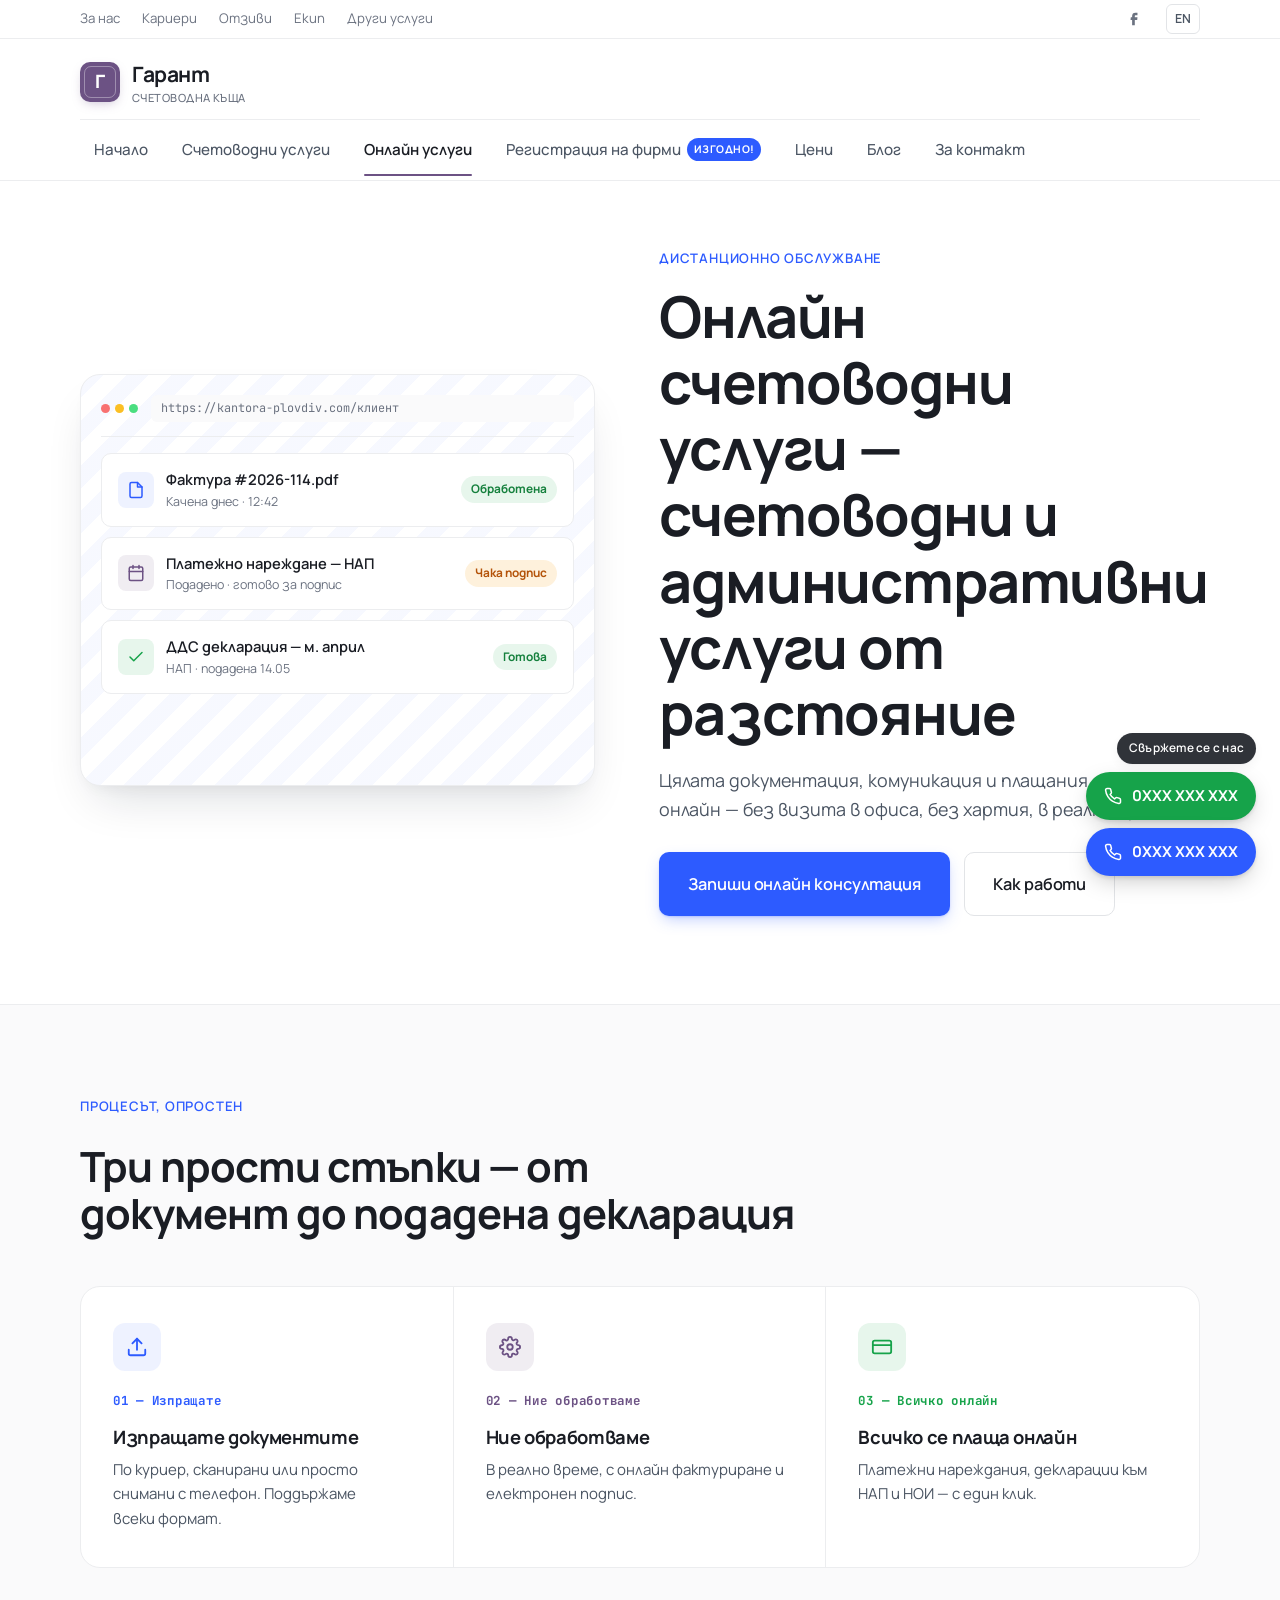
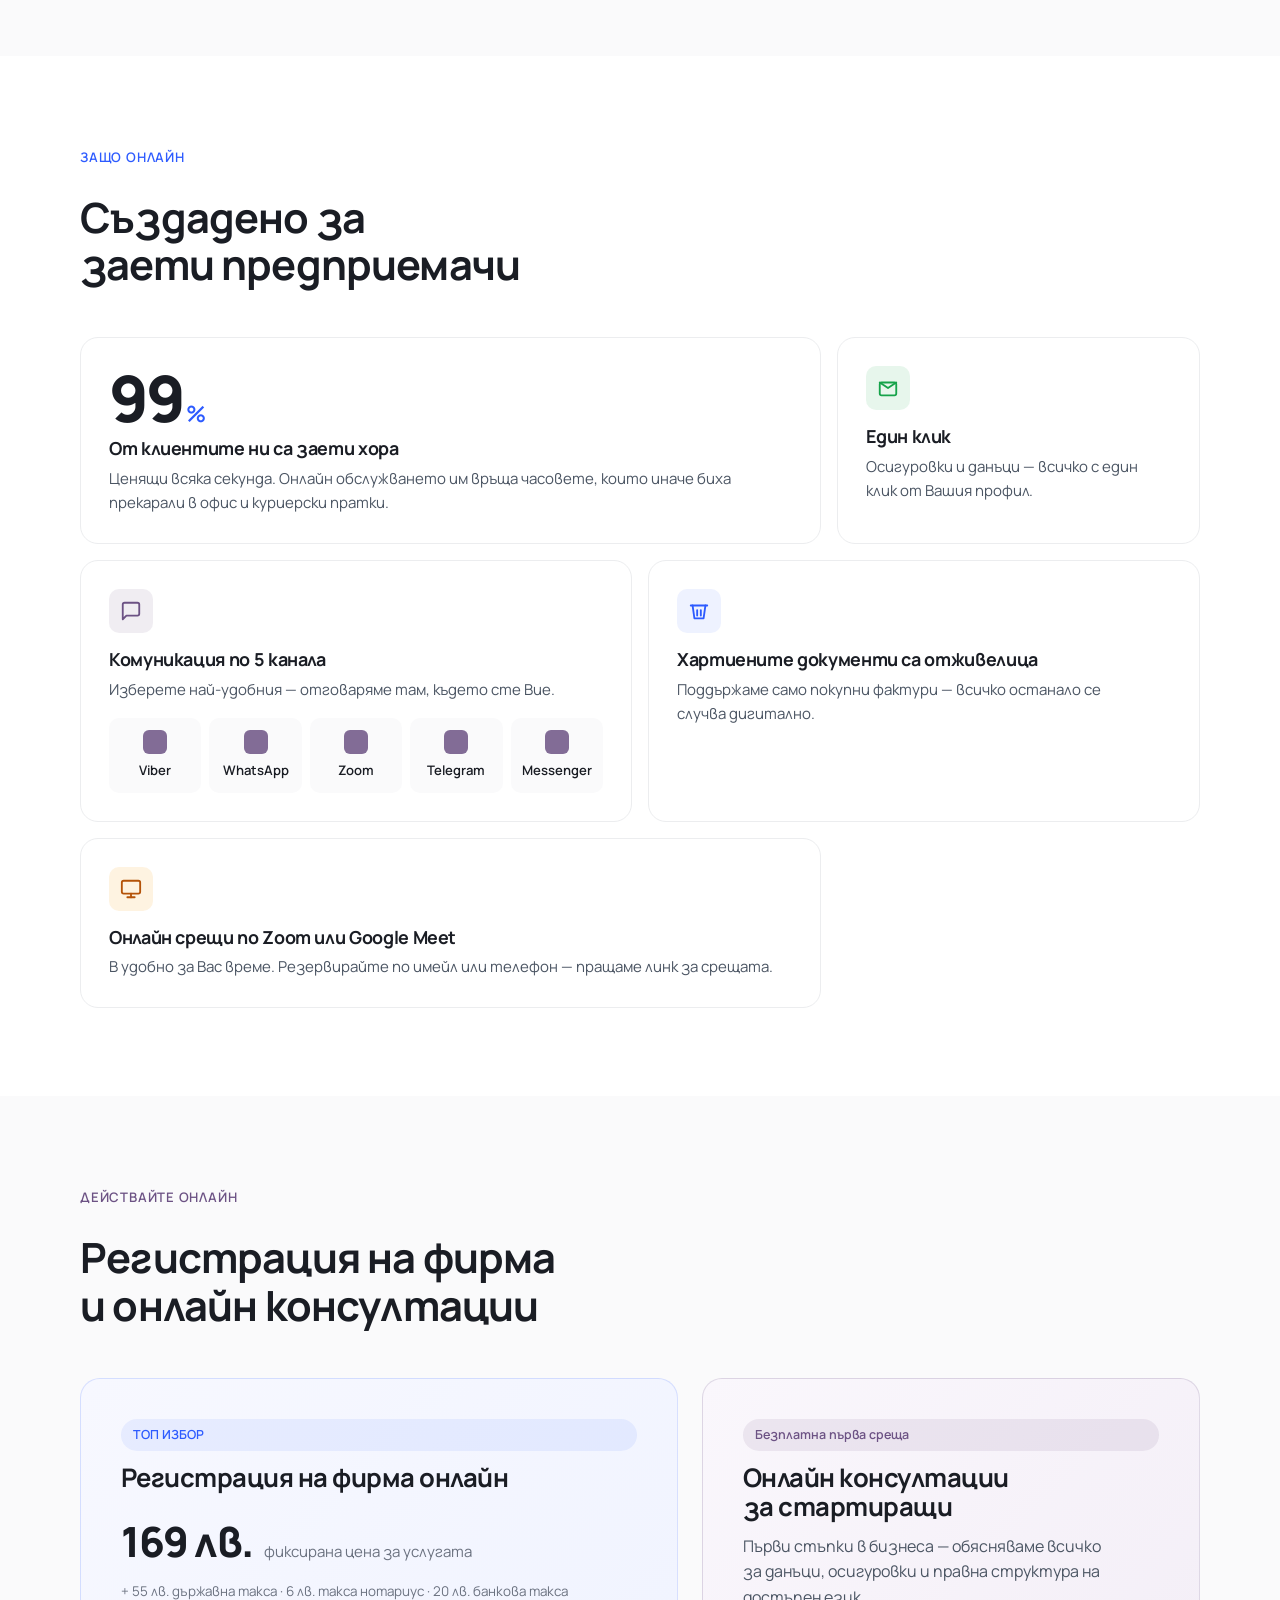
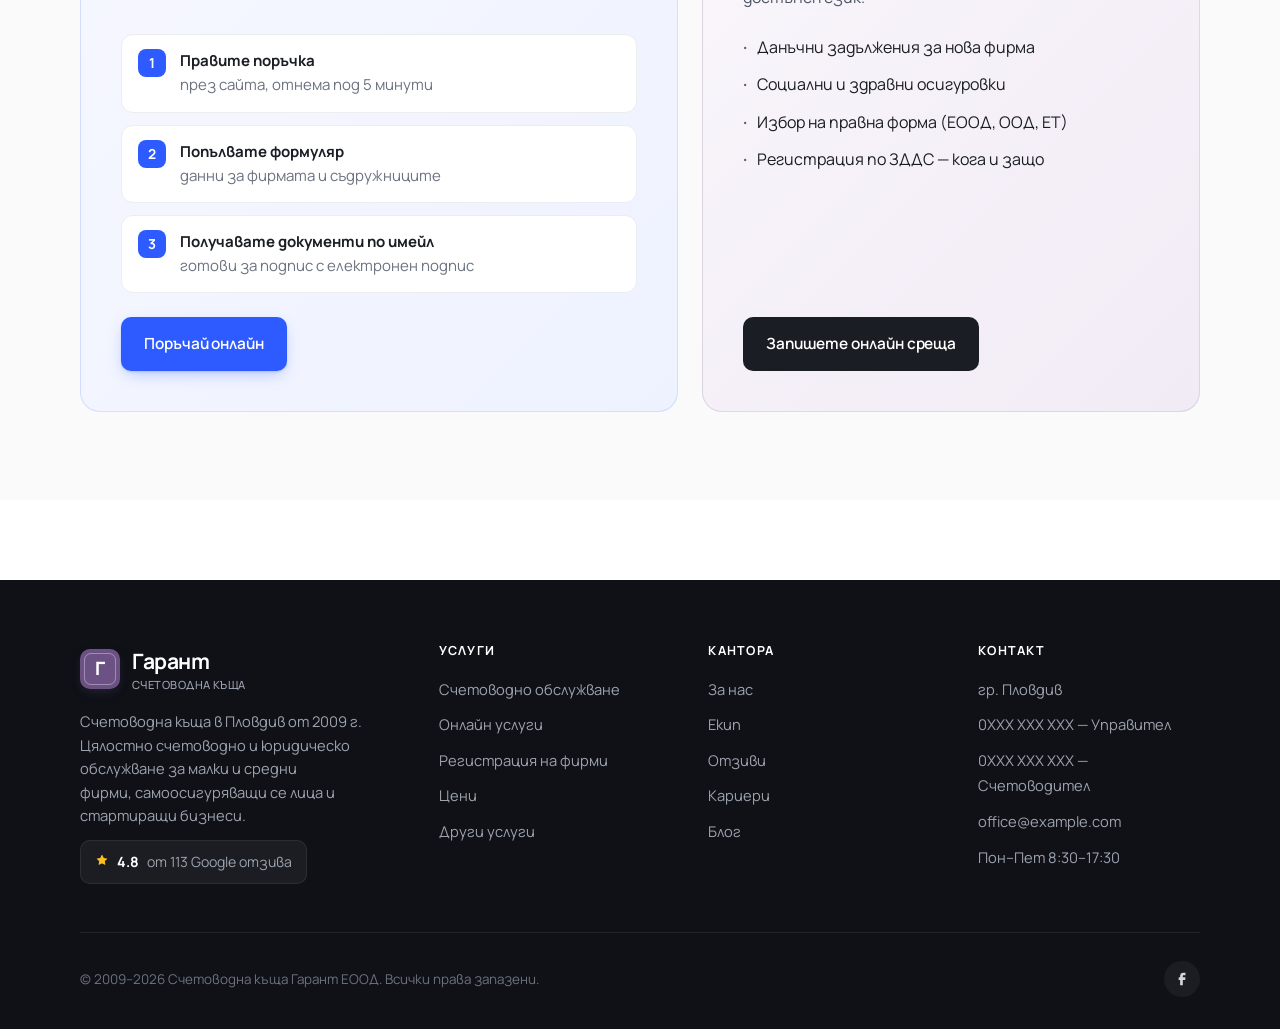
==== online-services.html @ 2359cbca "Remove location and phone from header top bar Co-Authored-By: Claude Sonnet 4.6 <noreply@anthropic.c" ====
<!DOCTYPE html>
<html lang="bg">
<head>
<meta charset="UTF-8" />
<meta name="viewport" content="width=device-width, initial-scale=1" />
<title>Онлайн счетоводни услуги — Счетоводна къща Гарант</title>
<meta name="description" content="Счетоводство и административни услуги от разстояние — електронно фактуриране, онлайн банкиране, Viber/WhatsApp/Zoom/Telegram/Messenger. Регистрация на фирма онлайн от 169 лв." />
<link rel="preconnect" href="https://fonts.googleapis.com" />
<link rel="preconnect" href="https://fonts.gstatic.com" crossorigin />
<link href="https://fonts.googleapis.com/css2?family=Manrope:wght@400;500;600;700;800&family=JetBrains+Mono:wght@400;500&display=swap&subset=cyrillic,cyrillic-ext,latin" rel="stylesheet" />
<link rel="stylesheet" href="styles.css" />
<style>
  /* ---- Online hero (image-left, copy-right) ---- */
  .online-hero {
    padding: 64px 0 88px;
    border-bottom: 1px solid var(--border);
  }
  .online-hero-grid {
    display: grid;
    grid-template-columns: minmax(0, 1fr) minmax(0, 1.05fr);
    gap: 64px;
    align-items: center;
  }
  @media (max-width: 960px) { .online-hero-grid { grid-template-columns: 1fr; gap: 40px; } }
  .online-hero h1 { margin-bottom: 20px; }
  .online-hero .lead { margin-bottom: 28px; }
  .laptop-mock {
    aspect-ratio: 5 / 4;
    background:
      repeating-linear-gradient(135deg, rgba(45,91,255,0.04) 0 16px, transparent 16px 32px),
      #fff;
    border: 1px solid var(--border);
    border-radius: 20px;
    padding: 20px;
    position: relative;
    box-shadow: var(--shadow-lg);
    display: flex; flex-direction: column;
  }
  .laptop-mock .browser-bar {
    display: flex; gap: 5px; align-items: center;
    padding-bottom: 14px;
    border-bottom: 1px solid var(--border);
    margin-bottom: 16px;
  }
  .laptop-mock .browser-bar i { width: 9px; height: 9px; border-radius: 50%; background: #e5e7eb; }
  .laptop-mock .browser-bar i:nth-child(1) { background: #f87171; }
  .laptop-mock .browser-bar i:nth-child(2) { background: #fbbf24; }
  .laptop-mock .browser-bar i:nth-child(3) { background: #4ade80; }
  .laptop-mock .url {
    flex: 1;
    margin-left: 8px;
    background: var(--bg-alt);
    border-radius: 6px;
    padding: 4px 10px;
    font-family: "JetBrains Mono", monospace;
    font-size: 0.74rem;
    color: var(--text-3);
  }
  .doc-row {
    display: flex; align-items: center; gap: 12px;
    padding: 14px 16px;
    border: 1px solid var(--border);
    border-radius: 10px;
    margin-bottom: 10px;
    background: #fff;
  }
  .doc-row .doc-icon {
    width: 36px; height: 36px;
    border-radius: 8px;
    background: var(--accent-soft);
    color: var(--accent);
    display: inline-flex; align-items: center; justify-content: center;
  }
  .doc-row .doc-icon.brand { background: var(--brand-soft); color: var(--brand); }
  .doc-row .doc-icon.green { background: rgba(22,163,74,0.1); color: var(--green); }
  .doc-row .meta { flex: 1; }
  .doc-row .meta .name { font-weight: 600; font-size: 0.92rem; }
  .doc-row .meta .sub { font-size: 0.78rem; color: var(--text-3); }
  .doc-row .status {
    font-size: 0.74rem; font-weight: 700;
    padding: 4px 10px;
    border-radius: 999px;
    background: rgba(22, 163, 74, 0.1);
    color: #15803d;
  }
  .doc-row .status.pending { background: rgba(245, 158, 11, 0.14); color: #b45309; }

  /* ---- How it works steps ---- */
  .steps {
    display: grid;
    grid-template-columns: repeat(3, 1fr);
    gap: 0;
    position: relative;
    border: 1px solid var(--border);
    border-radius: 20px;
    overflow: hidden;
    background: #fff;
  }
  @media (max-width: 800px) { .steps { grid-template-columns: 1fr; } }
  .step {
    padding: 36px 32px;
    border-right: 1px solid var(--border);
    position: relative;
  }
  .step:last-child { border-right: none; }
  @media (max-width: 800px) {
    .step { border-right: none; border-bottom: 1px solid var(--border); }
    .step:last-child { border-bottom: none; }
  }
  .step .num {
    font-family: "JetBrains Mono", monospace;
    font-size: 0.78rem;
    font-weight: 700;
    color: var(--accent);
    letter-spacing: 0.06em;
    margin-bottom: 16px;
  }
  .step h3 { font-size: 1.15rem; margin-bottom: 10px; }
  .step p { font-size: 0.94rem; }
  .step .step-icon {
    width: 48px; height: 48px;
    border-radius: 12px;
    background: var(--accent-soft);
    color: var(--accent);
    display: inline-flex; align-items: center; justify-content: center;
    margin-bottom: 20px;
  }

  /* ---- Feature cards (mosaic) ---- */
  .mosaic {
    display: grid;
    grid-template-columns: repeat(6, 1fr);
    gap: 16px;
  }
  .mosaic > div {
    background: #fff;
    border: 1px solid var(--border);
    border-radius: 18px;
    padding: 28px;
    transition: transform 0.2s ease, box-shadow 0.25s ease;
  }
  .mosaic > div:hover { transform: translateY(-3px); box-shadow: var(--shadow-lg); }
  .mosaic .m-wide { grid-column: span 4; }
  .mosaic .m-mid { grid-column: span 2; }
  .mosaic .m-half { grid-column: span 3; }
  @media (max-width: 900px) {
    .mosaic { grid-template-columns: 1fr; }
    .mosaic > div { grid-column: span 1 !important; }
  }
  .mosaic .icon-bubble {
    width: 44px; height: 44px;
    border-radius: 10px;
    background: var(--accent-soft);
    color: var(--accent);
    display: inline-flex; align-items: center; justify-content: center;
    margin-bottom: 16px;
  }
  .mosaic h3 { font-size: 1.12rem; margin-bottom: 8px; }
  .mosaic p { font-size: 0.94rem; }
  .mosaic .big-stat {
    font-size: 4rem; font-weight: 800; letter-spacing: -0.04em;
    color: var(--text);
    line-height: 1;
    margin-bottom: 8px;
  }
  .mosaic .big-stat small { font-size: 1.4rem; font-weight: 600; color: var(--accent); margin-left: 2px; }
  .channel-grid {
    display: grid;
    grid-template-columns: repeat(5, 1fr);
    gap: 8px;
    margin-top: 16px;
  }
  @media (max-width: 600px) { .channel-grid { grid-template-columns: repeat(3, 1fr); } }
  .channel-grid .ch {
    padding: 12px 8px;
    background: var(--bg-alt);
    border-radius: 10px;
    text-align: center;
    font-size: 0.82rem;
    font-weight: 600;
    color: var(--text);
  }
  .channel-grid .ch::before {
    content: "";
    display: block;
    width: 24px; height: 24px;
    margin: 0 auto 6px;
    border-radius: 6px;
    background: var(--brand);
    opacity: 0.85;
  }

  /* ---- Reg + consult panels ---- */
  .panels {
    display: grid;
    grid-template-columns: 1.2fr 1fr;
    gap: 24px;
  }
  @media (max-width: 900px) { .panels { grid-template-columns: 1fr; } }
  .panel {
    border-radius: 20px;
    padding: 40px;
    border: 1px solid var(--border);
    background: #fff;
    display: flex; flex-direction: column;
  }
  .panel.accent {
    background: linear-gradient(135deg, #f7f8ff 0%, #eef2ff 100%);
    border-color: rgba(45,91,255,0.15);
  }
  .panel.brand {
    background: linear-gradient(135deg, #faf7fc 0%, #f1ebf5 100%);
    border-color: rgba(108,82,132,0.18);
  }
  .panel .price-line {
    display: flex; align-items: baseline; gap: 12px;
    margin: 16px 0 6px;
  }
  .panel .price-line .price { font-size: 2.6rem; font-weight: 800; color: var(--text); letter-spacing: -0.03em; }
  .panel .price-line .unit { color: var(--text-3); font-size: 0.94rem; }
  .panel .small-cost { font-size: 0.84rem; color: var(--text-3); margin-bottom: 24px; }
  .panel ol.flow {
    list-style: none;
    counter-reset: f;
    display: flex; flex-direction: column; gap: 12px;
    margin: 8px 0 24px;
  }
  .panel ol.flow li {
    counter-increment: f;
    display: flex; gap: 14px; align-items: flex-start;
    padding: 14px 16px;
    background: #fff;
    border: 1px solid var(--border);
    border-radius: 12px;
    font-size: 0.94rem;
  }
  .panel ol.flow li::before {
    content: counter(f);
    flex: 0 0 28px;
    width: 28px; height: 28px;
    border-radius: 8px;
    background: var(--accent);
    color: #fff;
    font-weight: 700;
    display: inline-flex; align-items: center; justify-content: center;
    font-size: 0.86rem;
  }
  .panel.brand ol.flow li::before { background: var(--brand); }
  .panel .btn { margin-top: auto; align-self: flex-start; }
</style>
</head>
<body>

<div id="siteHeaderSlot"></div>

<main>
<!-- ========== HERO ========== -->
<section class="online-hero" data-screen-label="01 Online hero">
  <div class="container">
    <div class="online-hero-grid">
      <div class="reveal">
        <span class="laptop-mock" aria-hidden="true" style="display: block;">
          <div class="browser-bar">
            <i></i><i></i><i></i>
            <span class="url">https://kantora-plovdiv.com/клиент</span>
          </div>
          <div class="doc-row">
            <span class="doc-icon">
              <svg xmlns="http://www.w3.org/2000/svg" width="18" height="18" viewBox="0 0 24 24" fill="none" stroke="currentColor" stroke-width="2" stroke-linecap="round" stroke-linejoin="round"><path d="M14 2H6a2 2 0 0 0-2 2v16a2 2 0 0 0 2 2h12a2 2 0 0 0 2-2V8z"/><polyline points="14 2 14 8 20 8"/></svg>
            </span>
            <div class="meta">
              <div class="name">Фактура #2026-114.pdf</div>
              <div class="sub">Качена днес · 12:42</div>
            </div>
            <span class="status">Обработена</span>
          </div>
          <div class="doc-row">
            <span class="doc-icon brand">
              <svg xmlns="http://www.w3.org/2000/svg" width="18" height="18" viewBox="0 0 24 24" fill="none" stroke="currentColor" stroke-width="2" stroke-linecap="round" stroke-linejoin="round"><rect x="3" y="4" width="18" height="18" rx="2"/><path d="M16 2v4M8 2v4M3 10h18"/></svg>
            </span>
            <div class="meta">
              <div class="name">Платежно нареждане — НАП</div>
              <div class="sub">Подадено · готово за подпис</div>
            </div>
            <span class="status pending">Чака подпис</span>
          </div>
          <div class="doc-row">
            <span class="doc-icon green">
              <svg xmlns="http://www.w3.org/2000/svg" width="18" height="18" viewBox="0 0 24 24" fill="none" stroke="currentColor" stroke-width="2" stroke-linecap="round" stroke-linejoin="round"><path d="M20 6 9 17l-5-5"/></svg>
            </span>
            <div class="meta">
              <div class="name">ДДС декларация — м. април</div>
              <div class="sub">НАП · подадена 14.05</div>
            </div>
            <span class="status">Готова</span>
          </div>
        </span>
      </div>
      <div class="reveal" data-delay="100">
        <span class="eyebrow">Дистанционно обслужване</span>
        <h1 class="mt-12">Онлайн счетоводни услуги — счетоводни и административни услуги от разстояние</h1>
        <p class="lead">Цялата документация, комуникация и плащания се случват онлайн — без визита в офиса, без хартия, в реално време.</p>
        <div style="display:flex; gap: 14px; flex-wrap: wrap;">
          <a href="contact.html" class="btn btn-primary btn-lg">Запиши онлайн консултация</a>
          <a href="#how" class="btn btn-ghost btn-lg">Как работи</a>
        </div>
      </div>
    </div>
  </div>
</section>

<!-- ========== HOW IT WORKS ========== -->
<section id="how" class="section-alt" data-screen-label="02 How it works">
  <div class="container">
    <div class="section-head">
      <span class="eyebrow">Процесът, опростен</span>
      <h2 class="mt-12">Три прости стъпки — от документ до подадена декларация</h2>
    </div>
    <div class="steps reveal">
      <div class="step">
        <div class="step-icon">
          <svg xmlns="http://www.w3.org/2000/svg" width="22" height="22" viewBox="0 0 24 24" fill="none" stroke="currentColor" stroke-width="2" stroke-linecap="round" stroke-linejoin="round"><path d="M21 15v4a2 2 0 0 1-2 2H5a2 2 0 0 1-2-2v-4"/><polyline points="17 8 12 3 7 8"/><line x1="12" y1="3" x2="12" y2="15"/></svg>
        </div>
        <div class="num">01 — Изпращате</div>
        <h3>Изпращате документите</h3>
        <p>По куриер, сканирани или просто снимани с телефон. Поддържаме всеки формат.</p>
      </div>
      <div class="step">
        <div class="step-icon" style="background: var(--brand-soft); color: var(--brand);">
          <svg xmlns="http://www.w3.org/2000/svg" width="22" height="22" viewBox="0 0 24 24" fill="none" stroke="currentColor" stroke-width="2" stroke-linecap="round" stroke-linejoin="round"><circle cx="12" cy="12" r="3"/><path d="M19.4 15a1.65 1.65 0 0 0 .33 1.82l.06.06a2 2 0 1 1-2.83 2.83l-.06-.06a1.65 1.65 0 0 0-1.82-.33 1.65 1.65 0 0 0-1 1.51V21a2 2 0 0 1-4 0v-.09a1.65 1.65 0 0 0-1-1.51 1.65 1.65 0 0 0-1.82.33l-.06.06a2 2 0 1 1-2.83-2.83l.06-.06a1.65 1.65 0 0 0 .33-1.82 1.65 1.65 0 0 0-1.51-1H3a2 2 0 0 1 0-4h.09a1.65 1.65 0 0 0 1.51-1 1.65 1.65 0 0 0-.33-1.82l-.06-.06a2 2 0 1 1 2.83-2.83l.06.06a1.65 1.65 0 0 0 1.82.33H9a1.65 1.65 0 0 0 1-1.51V3a2 2 0 0 1 4 0v.09a1.65 1.65 0 0 0 1 1.51 1.65 1.65 0 0 0 1.82-.33l.06-.06a2 2 0 1 1 2.83 2.83l-.06.06a1.65 1.65 0 0 0-.33 1.82V9a1.65 1.65 0 0 0 1.51 1H21a2 2 0 0 1 0 4h-.09a1.65 1.65 0 0 0-1.51 1z"/></svg>
        </div>
        <div class="num" style="color: var(--brand);">02 — Ние обработваме</div>
        <h3>Ние обработваме</h3>
        <p>В реално време, с онлайн фактуриране и електронен подпис.</p>
      </div>
      <div class="step">
        <div class="step-icon" style="background: rgba(22,163,74,0.1); color: var(--green);">
          <svg xmlns="http://www.w3.org/2000/svg" width="22" height="22" viewBox="0 0 24 24" fill="none" stroke="currentColor" stroke-width="2" stroke-linecap="round" stroke-linejoin="round"><rect x="2" y="5" width="20" height="14" rx="2"/><line x1="2" y1="10" x2="22" y2="10"/></svg>
        </div>
        <div class="num" style="color: var(--green);">03 — Всичко онлайн</div>
        <h3>Всичко се плаща онлайн</h3>
        <p>Платежни нареждания, декларации към НАП и НОИ — с един клик.</p>
      </div>
    </div>
  </div>
</section>

<!-- ========== KEY MESSAGES MOSAIC ========== -->
<section data-screen-label="03 Key messages">
  <div class="container">
    <div class="section-head">
      <span class="eyebrow">Защо онлайн</span>
      <h2 class="mt-12">Създадено за заети предприемачи</h2>
    </div>

    <div class="mosaic">
      <div class="m-wide reveal">
        <div class="big-stat">99<small>%</small></div>
        <h3>От клиентите ни са заети хора</h3>
        <p>Ценящи всяка секунда. Онлайн обслужването им връща часовете, които иначе биха прекарали в офис и куриерски пратки.</p>
      </div>

      <div class="m-mid reveal" data-delay="100">
        <div class="icon-bubble" style="background: rgba(22, 163, 74, 0.1); color: var(--green);">
          <svg xmlns="http://www.w3.org/2000/svg" width="22" height="22" viewBox="0 0 24 24" fill="none" stroke="currentColor" stroke-width="2" stroke-linecap="round" stroke-linejoin="round"><path d="M3 6l9 6 9-6"/><rect x="3" y="6" width="18" height="14" rx="2"/></svg>
        </div>
        <h3>Един клик</h3>
        <p>Осигуровки и данъци — всичко с един клик от Вашия профил.</p>
      </div>

      <div class="m-half reveal" data-delay="100">
        <div class="icon-bubble" style="background: var(--brand-soft); color: var(--brand);">
          <svg xmlns="http://www.w3.org/2000/svg" width="22" height="22" viewBox="0 0 24 24" fill="none" stroke="currentColor" stroke-width="2" stroke-linecap="round" stroke-linejoin="round"><path d="M21 15a2 2 0 0 1-2 2H7l-4 4V5a2 2 0 0 1 2-2h14a2 2 0 0 1 2 2z"/></svg>
        </div>
        <h3>Комуникация по 5 канала</h3>
        <p>Изберете най-удобния — отговаряме там, където сте Вие.</p>
        <div class="channel-grid">
          <div class="ch">Viber</div>
          <div class="ch">WhatsApp</div>
          <div class="ch">Zoom</div>
          <div class="ch">Telegram</div>
          <div class="ch">Messenger</div>
        </div>
      </div>

      <div class="m-half reveal" data-delay="200">
        <div class="icon-bubble">
          <svg xmlns="http://www.w3.org/2000/svg" width="22" height="22" viewBox="0 0 24 24" fill="none" stroke="currentColor" stroke-width="2" stroke-linecap="round" stroke-linejoin="round"><polyline points="3 6 5 6 21 6"/><path d="M19 6l-2 14H7L5 6"/><path d="M10 11v6M14 11v6"/></svg>
        </div>
        <h3>Хартиените документи са отживелица</h3>
        <p>Поддържаме само покупни фактури — всичко останало се случва дигитално.</p>
      </div>

      <div class="m-wide reveal" data-delay="200">
        <div class="icon-bubble" style="background: rgba(245, 158, 11, 0.12); color: #b45309;">
          <svg xmlns="http://www.w3.org/2000/svg" width="22" height="22" viewBox="0 0 24 24" fill="none" stroke="currentColor" stroke-width="2" stroke-linecap="round" stroke-linejoin="round"><rect x="2" y="3" width="20" height="14" rx="2"/><line x1="8" y1="21" x2="16" y2="21"/><line x1="12" y1="17" x2="12" y2="21"/></svg>
        </div>
        <h3>Онлайн срещи по Zoom или Google Meet</h3>
        <p>В удобно за Вас време. Резервирайте по имейл или телефон — пращаме линк за срещата.</p>
      </div>
    </div>
  </div>
</section>

<!-- ========== REG + CONSULT PANELS ========== -->
<section class="section-alt" data-screen-label="04 Online registration">
  <div class="container">
    <div class="section-head">
      <span class="eyebrow brand">Действайте онлайн</span>
      <h2 class="mt-12">Регистрация на фирма и онлайн консултации</h2>
    </div>

    <div class="panels">
      <div class="panel accent reveal">
        <span class="tag">ТОП ИЗБОР</span>
        <h3 class="mt-12" style="font-size: 1.6rem;">Регистрация на фирма онлайн</h3>
        <div class="price-line">
          <span class="price">169 лв.</span>
          <span class="unit">фиксирана цена за услугата</span>
        </div>
        <p class="small-cost">+ 55 лв. държавна такса · 6 лв. такса нотариус · 20 лв. банкова такса</p>
        <ol class="flow">
          <li><div><strong>Правите поръчка</strong><br/><span style="color: var(--text-3);">през сайта, отнема под 5 минути</span></div></li>
          <li><div><strong>Попълвате формуляр</strong><br/><span style="color: var(--text-3);">данни за фирмата и съдружниците</span></div></li>
          <li><div><strong>Получавате документи по имейл</strong><br/><span style="color: var(--text-3);">готови за подпис с електронен подпис</span></div></li>
        </ol>
        <a href="registracia-na-firma.html" class="btn btn-primary">Поръчай онлайн</a>
      </div>

      <div class="panel brand reveal" data-delay="100">
        <span class="tag brand">Безплатна първа среща</span>
        <h3 class="mt-12" style="font-size: 1.6rem;">Онлайн консултации за стартиращи</h3>
        <p style="margin: 12px 0 24px;">Първи стъпки в бизнеса — обясняваме всичко за данъци, осигуровки и правна структура на достъпен език.</p>
        <ul style="list-style: none; display: flex; flex-direction: column; gap: 12px; margin-bottom: 28px;">
          <li style="display:flex; gap: 10px;"><span style="color: var(--brand); font-weight: 700;">·</span> Данъчни задължения за нова фирма</li>
          <li style="display:flex; gap: 10px;"><span style="color: var(--brand); font-weight: 700;">·</span> Социални и здравни осигуровки</li>
          <li style="display:flex; gap: 10px;"><span style="color: var(--brand); font-weight: 700;">·</span> Избор на правна форма (ЕООД, ООД, ЕТ)</li>
          <li style="display:flex; gap: 10px;"><span style="color: var(--brand); font-weight: 700;">·</span> Регистрация по ЗДДС — кога и защо</li>
        </ul>
        <a href="contact.html" class="btn btn-dark">Запишете онлайн среща</a>
      </div>
    </div>
  </div>
</section>
</main>

<div id="siteFooterSlot"></div>
<div id="floatingContactSlot"></div>

<script src="site.js"></script>
<script>bootSite("online");</script>
</body>
</html>
---- styles.css ----
/* ============================================
   Счетоводна къща Гарант — shared styles
   ============================================ */

:root {
  --bg: #ffffff;
  --bg-alt: #fafafb;
  --bg-soft: #f5f6f8;
  --text: #1a1d24;
  --text-2: #4b5563;
  --text-3: #6b7280;
  --border: #ecedef;
  --border-2: #e2e4e7;
  --accent: #2d5bff;
  --accent-2: #1e44d6;
  --accent-soft: rgba(45, 91, 255, 0.08);
  --brand: #6c5284;
  --brand-soft: rgba(108, 82, 132, 0.1);
  --green: #16a34a;
  --warn: #f59e0b;
  --shadow-sm: 0 1px 2px rgba(15, 23, 42, 0.04), 0 1px 1px rgba(15, 23, 42, 0.03);
  --shadow: 0 4px 14px rgba(15, 23, 42, 0.06), 0 1px 2px rgba(15, 23, 42, 0.04);
  --shadow-lg: 0 24px 48px -16px rgba(15, 23, 42, 0.16), 0 8px 16px -8px rgba(15, 23, 42, 0.06);
  --radius-sm: 8px;
  --radius: 12px;
  --radius-lg: 16px;
  --radius-xl: 24px;
  --max: 1200px;
  --gutter: clamp(20px, 4vw, 40px);
  --font: "Manrope", "Plus Jakarta Sans", -apple-system, BlinkMacSystemFont, "Segoe UI", system-ui, sans-serif;
}

* { box-sizing: border-box; margin: 0; padding: 0; }
html { scroll-behavior: smooth; }
body {
  font-family: var(--font);
  font-size: 16px;
  line-height: 1.6;
  color: var(--text);
  background: var(--bg);
  -webkit-font-smoothing: antialiased;
  -moz-osx-font-smoothing: grayscale;
  text-rendering: optimizeLegibility;
}
img { max-width: 100%; display: block; }
a { color: inherit; text-decoration: none; }
button { font-family: inherit; cursor: pointer; border: none; background: none; color: inherit; }
input, textarea, select { font-family: inherit; font-size: inherit; color: inherit; }

/* ---------- Container ---------- */
.container { max-width: var(--max); margin: 0 auto; padding: 0 var(--gutter); }
.container-wide { max-width: 1320px; margin: 0 auto; padding: 0 var(--gutter); }

/* ---------- Typography ---------- */
h1, h2, h3, h4 { line-height: 1.15; letter-spacing: -0.02em; font-weight: 700; color: var(--text); text-wrap: balance; }
h1 { font-size: clamp(2.2rem, 4.6vw, 3.6rem); }
h2 { font-size: clamp(1.8rem, 3.4vw, 2.6rem); }
h3 { font-size: clamp(1.2rem, 2vw, 1.4rem); }
h4 { font-size: 1.05rem; }
p { text-wrap: pretty; color: var(--text-2); }
.eyebrow {
  display: inline-block;
  font-size: 0.82rem;
  font-weight: 600;
  letter-spacing: 0.06em;
  text-transform: uppercase;
  color: var(--accent);
}
.eyebrow.brand { color: var(--brand); }
.lead { font-size: 1.12rem; color: var(--text-2); max-width: 60ch; }

/* ---------- Buttons ---------- */
.btn {
  display: inline-flex;
  align-items: center;
  justify-content: center;
  gap: 8px;
  padding: 14px 22px;
  border-radius: 10px;
  font-size: 0.96rem;
  font-weight: 600;
  letter-spacing: -0.005em;
  transition: transform 0.15s ease, box-shadow 0.2s ease, background 0.2s ease, color 0.2s ease, border-color 0.2s ease;
  white-space: nowrap;
  border: 1px solid transparent;
  cursor: pointer;
}
.btn-primary {
  background: var(--accent);
  color: #fff;
  box-shadow: 0 6px 16px -4px rgba(45, 91, 255, 0.35), 0 1px 2px rgba(45, 91, 255, 0.2);
}
.btn-primary:hover { background: var(--accent-2); transform: translateY(-1px); box-shadow: 0 10px 24px -6px rgba(45, 91, 255, 0.45); }
.btn-ghost {
  background: #fff;
  color: var(--text);
  border-color: var(--border-2);
}
.btn-ghost:hover { border-color: var(--text); transform: translateY(-1px); }
.btn-dark {
  background: var(--text);
  color: #fff;
}
.btn-dark:hover { background: #000; transform: translateY(-1px); }
.btn-sm { padding: 10px 16px; font-size: 0.88rem; }
.btn-lg { padding: 18px 28px; font-size: 1.02rem; }

/* ---------- Header ---------- */
.site-header {
  position: sticky; top: 0; z-index: 100;
  background: rgba(255, 255, 255, 0.92);
  backdrop-filter: saturate(180%) blur(14px);
  -webkit-backdrop-filter: saturate(180%) blur(14px);
  border-bottom: 1px solid var(--border);
  transition: box-shadow 0.2s ease;
}
.site-header.scrolled { box-shadow: 0 2px 10px rgba(15, 23, 42, 0.04); }

.utility-bar {
  border-bottom: 1px solid var(--border);
  font-size: 0.83rem;
  color: var(--text-3);
}
.utility-bar .inner {
  display: flex; align-items: center; justify-content: space-between;
  height: 38px;
  gap: 20px;
}
.utility-nav { display: flex; gap: 22px; }
.utility-nav a { transition: color 0.15s ease; }
.utility-nav a:hover { color: var(--text); }
.utility-right { display: flex; align-items: center; gap: 18px; }
.fb-icon {
  width: 28px; height: 28px;
  display: inline-flex; align-items: center; justify-content: center;
  border-radius: 50%;
  color: var(--text-3);
  transition: color 0.15s ease, background 0.15s ease;
}
.fb-icon:hover { color: var(--brand); background: var(--brand-soft); }
.lang-toggle {
  font-weight: 600; font-size: 0.78rem;
  color: var(--text-2);
  padding: 4px 8px;
  border: 1px solid var(--border-2);
  border-radius: 6px;
}
.lang-toggle:hover { border-color: var(--text); color: var(--text); }

.header-main {
  display: flex; align-items: center; justify-content: space-between;
  padding-top: 18px; padding-bottom: 12px;
  gap: 20px;
}
.logo {
  display: inline-flex; align-items: center; gap: 12px;
  font-weight: 700; font-size: 1.32rem; letter-spacing: -0.02em;
  color: var(--text);
}
.logo-mark {
  width: 40px; height: 40px;
  border-radius: 10px;
  background: var(--brand);
  color: #fff;
  display: inline-flex; align-items: center; justify-content: center;
  font-weight: 800; font-size: 1.15rem;
  letter-spacing: 0;
  box-shadow: 0 4px 12px -4px rgba(108, 82, 132, 0.4);
  position: relative;
}
.logo-mark::after {
  content: "";
  position: absolute;
  inset: 4px;
  border-radius: 7px;
  border: 1.5px solid rgba(255, 255, 255, 0.35);
}
.logo-sub { display: block; font-size: 0.7rem; font-weight: 500; color: var(--text-3); letter-spacing: 0.04em; text-transform: uppercase; margin-top: -2px; }

.header-contact {
  text-align: right; font-size: 0.86rem; color: var(--text-2);
  display: flex; flex-direction: column; gap: 2px;
}
.header-contact strong { color: var(--text); font-weight: 600; }
.header-contact .phone-big { color: var(--text); font-weight: 700; font-size: 1.02rem; }

.main-nav {
  border-top: 1px solid var(--border);
  padding-top: 4px; padding-bottom: 4px;
}
.main-nav ul {
  list-style: none;
  display: flex; gap: 6px; align-items: center;
  flex-wrap: wrap;
}
.main-nav a {
  display: inline-flex; align-items: center; gap: 6px;
  padding: 14px 14px;
  font-size: 0.95rem; font-weight: 500;
  color: var(--text-2);
  position: relative;
  transition: color 0.15s ease;
}
.main-nav a:hover { color: var(--text); }
.main-nav a.active {
  color: var(--text);
  font-weight: 600;
}
.main-nav a.active::after {
  content: ""; position: absolute;
  left: 14px; right: 14px; bottom: 0;
  height: 2px;
  background: var(--brand);
  border-radius: 2px;
}
.nav-badge {
  display: inline-block;
  background: var(--accent);
  color: #fff;
  font-size: 0.66rem;
  font-weight: 700;
  letter-spacing: 0.04em;
  padding: 3px 7px;
  border-radius: 999px;
  text-transform: uppercase;
}

.hamburger {
  display: none;
  width: 44px; height: 44px;
  border-radius: 10px;
  border: 1px solid var(--border-2);
  align-items: center; justify-content: center;
}
.hamburger svg { width: 22px; height: 22px; }

/* ---------- Footer ---------- */
.site-footer {
  background: #0f1117;
  color: #d1d5db;
  padding: 64px 0 32px;
  margin-top: 80px;
}
.site-footer h4 {
  color: #fff;
  font-size: 0.78rem;
  letter-spacing: 0.1em;
  text-transform: uppercase;
  font-weight: 700;
  margin-bottom: 18px;
}
.footer-grid {
  display: grid;
  grid-template-columns: 1.4fr 1fr 1fr 1fr;
  gap: 48px;
  padding-bottom: 48px;
  border-bottom: 1px solid rgba(255,255,255,0.08);
}
.footer-brand .logo { color: #fff; }
.footer-brand .logo-sub { color: #9ca3af; }
.footer-brand p { color: #9ca3af; margin-top: 16px; font-size: 0.92rem; line-height: 1.6; max-width: 34ch; }
.footer-list { list-style: none; display: flex; flex-direction: column; gap: 10px; }
.footer-list a, .footer-list span { color: #9ca3af; font-size: 0.92rem; transition: color 0.15s; }
.footer-list a:hover { color: #fff; }
.footer-rating {
  display: inline-flex; align-items: center; gap: 8px;
  padding: 10px 14px;
  background: rgba(255,255,255,0.05);
  border: 1px solid rgba(255,255,255,0.08);
  border-radius: 10px;
  margin-top: 12px;
  font-size: 0.88rem;
}
.footer-rating .stars { color: #fbbf24; }
.footer-bottom {
  padding-top: 28px;
  display: flex; justify-content: space-between; align-items: center;
  font-size: 0.84rem; color: #6b7280;
  gap: 16px;
  flex-wrap: wrap;
}
.footer-socials { display: flex; gap: 10px; }
.footer-socials a {
  width: 36px; height: 36px;
  display: inline-flex; align-items: center; justify-content: center;
  border-radius: 50%;
  background: rgba(255,255,255,0.05);
  color: #d1d5db;
  transition: background 0.15s, color 0.15s;
}
.footer-socials a:hover { background: var(--brand); color: #fff; }

/* ---------- Floating contact widget ---------- */
.floating-contact {
  position: fixed;
  bottom: 24px; right: 24px;
  z-index: 90;
  display: flex; flex-direction: column;
  align-items: flex-end;
  gap: 8px;
}
.floating-contact .label {
  background: var(--text);
  color: #fff;
  font-size: 0.74rem;
  font-weight: 600;
  letter-spacing: 0.02em;
  padding: 6px 12px;
  border-radius: 999px;
  box-shadow: var(--shadow);
  opacity: 0.9;
}
.floating-contact .pill {
  display: inline-flex; align-items: center; gap: 10px;
  padding: 12px 18px;
  border-radius: 999px;
  font-weight: 700; font-size: 0.94rem;
  color: #fff;
  box-shadow: 0 8px 24px -6px rgba(0,0,0,0.25), 0 2px 4px rgba(0,0,0,0.1);
  transition: transform 0.15s ease, box-shadow 0.2s ease;
}
.floating-contact .pill:hover { transform: translateY(-2px); box-shadow: 0 14px 32px -8px rgba(0,0,0,0.3); }
.floating-contact .pill.green { background: #16a34a; }
.floating-contact .pill.blue  { background: var(--accent); }
.floating-contact .pill svg { width: 18px; height: 18px; }

/* ---------- Sections ---------- */
section { padding: 88px 0; }
section.tight { padding: 56px 0; }
.section-alt { background: var(--bg-alt); }
.section-head { max-width: 720px; margin-bottom: 48px; }
.section-head.center { margin-left: auto; margin-right: auto; text-align: center; }
.section-head .eyebrow { margin-bottom: 14px; }
.section-head h2 { margin-bottom: 16px; }

/* ---------- Cards ---------- */
.card {
  background: #fff;
  border: 1px solid var(--border);
  border-radius: var(--radius-lg);
  padding: 28px;
  transition: transform 0.2s ease, box-shadow 0.25s ease, border-color 0.2s ease;
}
.card:hover { transform: translateY(-4px); box-shadow: var(--shadow-lg); border-color: var(--border-2); }
.card .icon-bubble {
  width: 44px; height: 44px;
  border-radius: 10px;
  background: var(--accent-soft);
  color: var(--accent);
  display: inline-flex; align-items: center; justify-content: center;
  margin-bottom: 18px;
}
.card .icon-bubble.brand { background: var(--brand-soft); color: var(--brand); }
.card .icon-bubble svg { width: 22px; height: 22px; }
.card h3 { margin-bottom: 10px; }
.card p { font-size: 0.94rem; }

/* ---------- Reveal ---------- */
.reveal { opacity: 0; transform: translateY(16px); transition: opacity 0.6s ease-out, transform 0.6s ease-out; }
.reveal.is-visible { opacity: 1; transform: translateY(0); }
.reveal[data-delay="100"] { transition-delay: 0.1s; }
.reveal[data-delay="200"] { transition-delay: 0.2s; }
.reveal[data-delay="300"] { transition-delay: 0.3s; }
.reveal[data-delay="400"] { transition-delay: 0.4s; }
.reveal[data-delay="500"] { transition-delay: 0.5s; }

/* ---------- Page hero (sub pages) ---------- */
.page-hero {
  padding: 88px 0 56px;
  border-bottom: 1px solid var(--border);
  position: relative;
  overflow: hidden;
}
.page-hero::before {
  content: "";
  position: absolute;
  top: -120px; right: -80px;
  width: 460px; height: 460px;
  background: radial-gradient(circle, rgba(45,91,255,0.06), transparent 65%);
  pointer-events: none;
}
.page-hero .crumbs {
  font-size: 0.85rem; color: var(--text-3);
  margin-bottom: 18px;
  display: flex; align-items: center; gap: 8px;
}
.page-hero .crumbs a { color: var(--text-3); }
.page-hero .crumbs a:hover { color: var(--text); }
.page-hero .crumbs .sep { color: var(--border-2); }
.page-hero h1 { max-width: 22ch; margin-bottom: 16px; }
.page-hero .lead { font-size: 1.18rem; max-width: 64ch; }

/* ---------- Image placeholder ---------- */
.img-placeholder {
  background:
    repeating-linear-gradient(135deg, rgba(108,82,132,0.05) 0 14px, rgba(108,82,132,0.025) 14px 28px),
    #f5f6f8;
  border: 1px solid var(--border);
  border-radius: var(--radius-lg);
  display: flex; align-items: flex-end; justify-content: flex-start;
  padding: 16px;
  color: var(--text-3);
  font-family: "JetBrains Mono", ui-monospace, SFMono-Regular, Menlo, monospace;
  font-size: 0.78rem;
  position: relative;
  overflow: hidden;
}
.img-placeholder::before {
  content: "";
  position: absolute; top: 12px; left: 12px;
  width: 8px; height: 8px; border-radius: 50%;
  background: var(--brand);
  opacity: 0.6;
}

/* ---------- Forms ---------- */
.form-field { margin-bottom: 18px; }
.form-field label {
  display: block;
  font-size: 0.86rem; font-weight: 600;
  color: var(--text);
  margin-bottom: 8px;
}
.form-field input,
.form-field textarea {
  width: 100%;
  padding: 14px 16px;
  border-radius: 10px;
  border: 1px solid var(--border-2);
  background: #fff;
  transition: border-color 0.15s ease, box-shadow 0.15s ease;
}
.form-field input:focus,
.form-field textarea:focus {
  outline: none;
  border-color: var(--accent);
  box-shadow: 0 0 0 4px var(--accent-soft);
}
.form-field textarea { resize: vertical; min-height: 140px; }
.form-field .error { color: #b91c1c; font-size: 0.84rem; margin-top: 6px; display: none; }
.form-field.has-error input,
.form-field.has-error textarea { border-color: #b91c1c; }
.form-field.has-error .error { display: block; }

/* ---------- Tags / badges ---------- */
.tag {
  display: inline-flex; align-items: center; gap: 6px;
  padding: 6px 12px;
  border-radius: 999px;
  font-size: 0.78rem; font-weight: 600;
  background: var(--accent-soft);
  color: var(--accent);
}
.tag.brand { background: var(--brand-soft); color: var(--brand); }
.tag.green { background: rgba(22, 163, 74, 0.1); color: var(--green); }
.tag.gold  { background: rgba(245, 158, 11, 0.12); color: #b45309; }

/* ---------- Star rating ---------- */
.stars-row { color: #fbbf24; letter-spacing: 2px; font-size: 0.94rem; }

/* ---------- Mobile nav ---------- */
.mobile-nav {
  position: fixed;
  top: 0; left: 0; right: 0; bottom: 0;
  background: #fff;
  z-index: 200;
  padding: 24px;
  transform: translateY(-100%);
  transition: transform 0.3s ease;
  overflow-y: auto;
}
.mobile-nav.open { transform: translateY(0); }
.mobile-nav .close {
  position: absolute; top: 18px; right: 18px;
  width: 44px; height: 44px; border-radius: 10px;
  border: 1px solid var(--border-2);
  display: inline-flex; align-items: center; justify-content: center;
}
.mobile-nav ul { list-style: none; margin-top: 80px; display: flex; flex-direction: column; gap: 4px; }
.mobile-nav a {
  display: flex; align-items: center; gap: 10px;
  padding: 16px 8px;
  font-size: 1.1rem; font-weight: 600;
  border-bottom: 1px solid var(--border);
}
.mobile-nav .util { margin-top: 24px; display: flex; flex-direction: column; gap: 8px; font-size: 0.95rem; color: var(--text-2); }

/* ---------- Responsive ---------- */
@media (max-width: 960px) {
  .utility-bar { display: none; }
  .header-main { padding: 14px 0; }
  .header-contact { display: none; }
  .main-nav ul { display: none; }
  .hamburger { display: inline-flex; }
  .footer-grid { grid-template-columns: 1fr 1fr; gap: 32px; }
}
@media (max-width: 640px) {
  section { padding: 56px 0; }
  .footer-grid { grid-template-columns: 1fr; }
  .floating-contact { bottom: 14px; right: 14px; }
  .floating-contact .pill { font-size: 0.85rem; padding: 10px 14px; }
}

/* ---------- Utility ---------- */
.grid { display: grid; gap: 24px; }
.grid-2 { grid-template-columns: repeat(2, 1fr); }
.grid-3 { grid-template-columns: repeat(3, 1fr); }
.grid-4 { grid-template-columns: repeat(4, 1fr); }
@media (max-width: 960px) { .grid-3, .grid-4 { grid-template-columns: repeat(2, 1fr); } }
@media (max-width: 640px) { .grid-2, .grid-3, .grid-4 { grid-template-columns: 1fr; } }

.mt-0 { margin-top: 0; }
.mt-6 { margin-top: 6px; }
.mt-12 { margin-top: 12px; }
.mt-20 { margin-top: 20px; }
.mt-32 { margin-top: 32px; }
.mt-48 { margin-top: 48px; }
.text-center { text-align: center; }
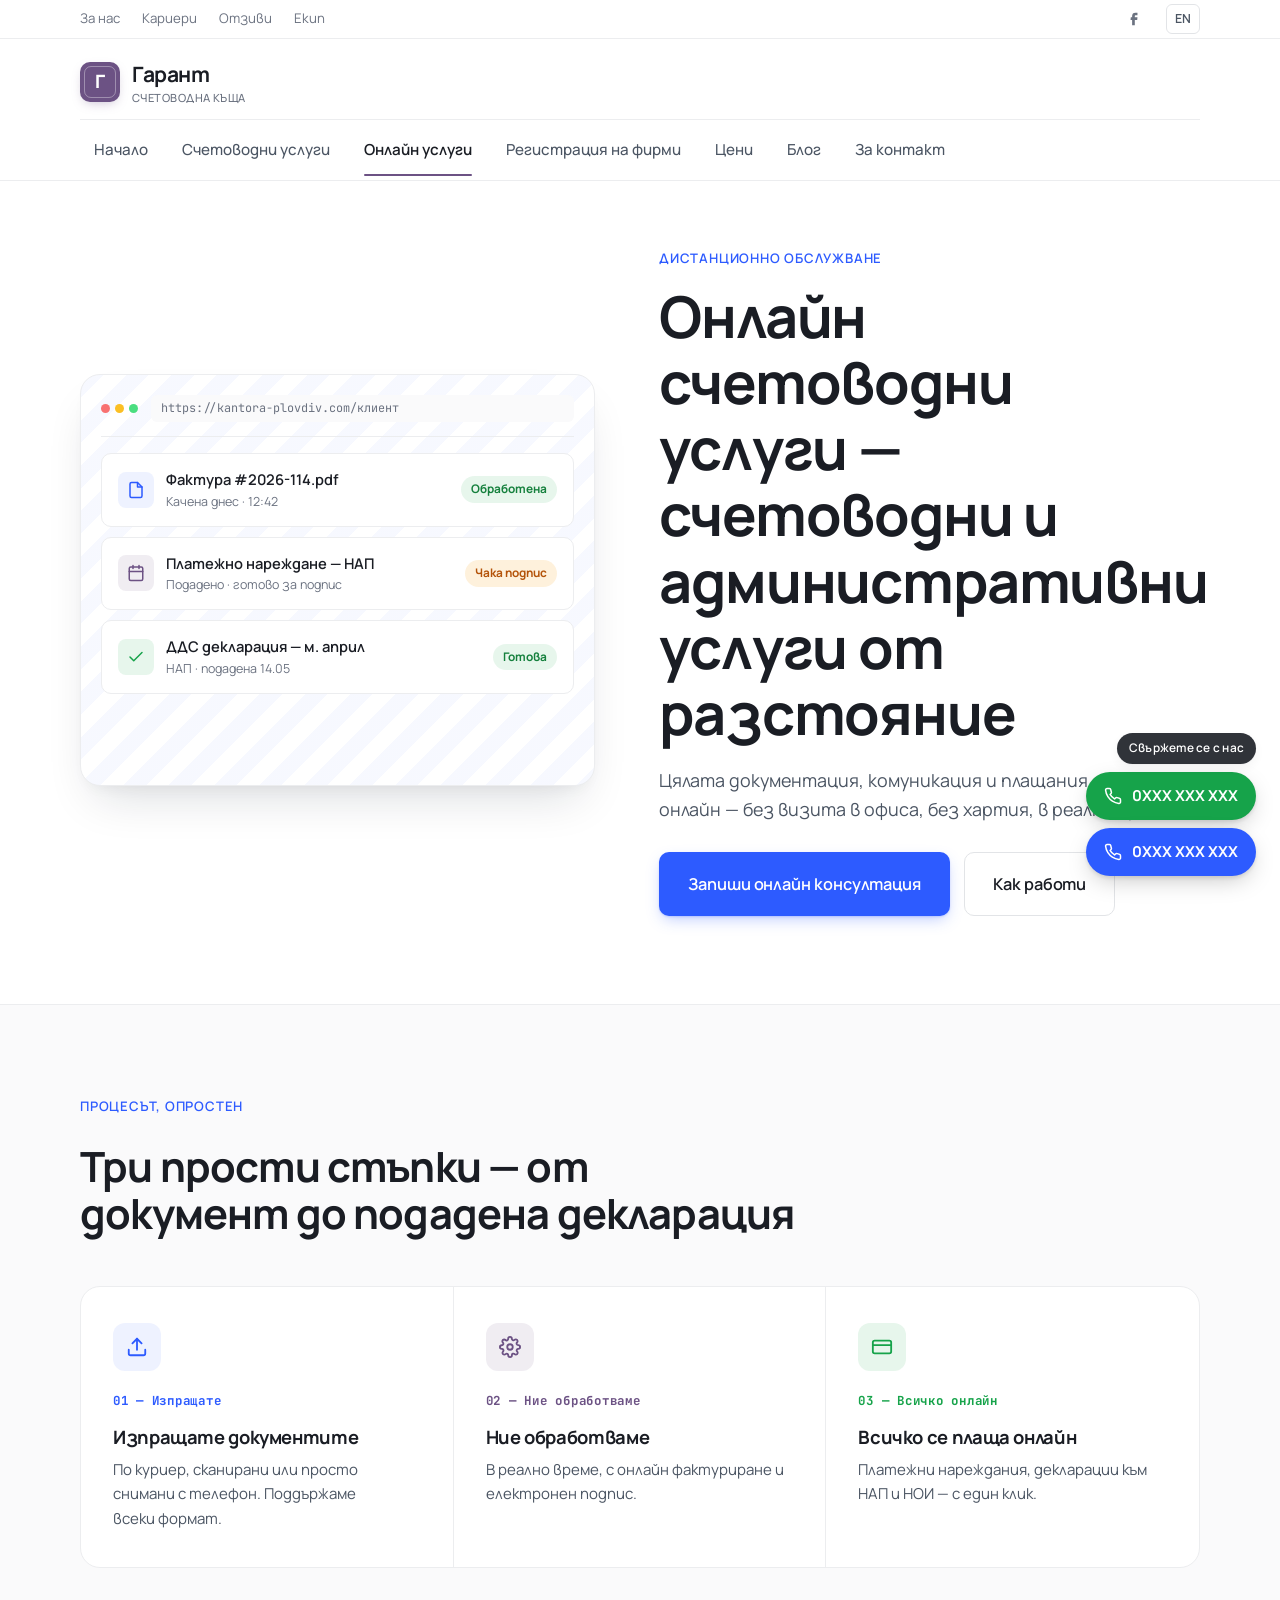
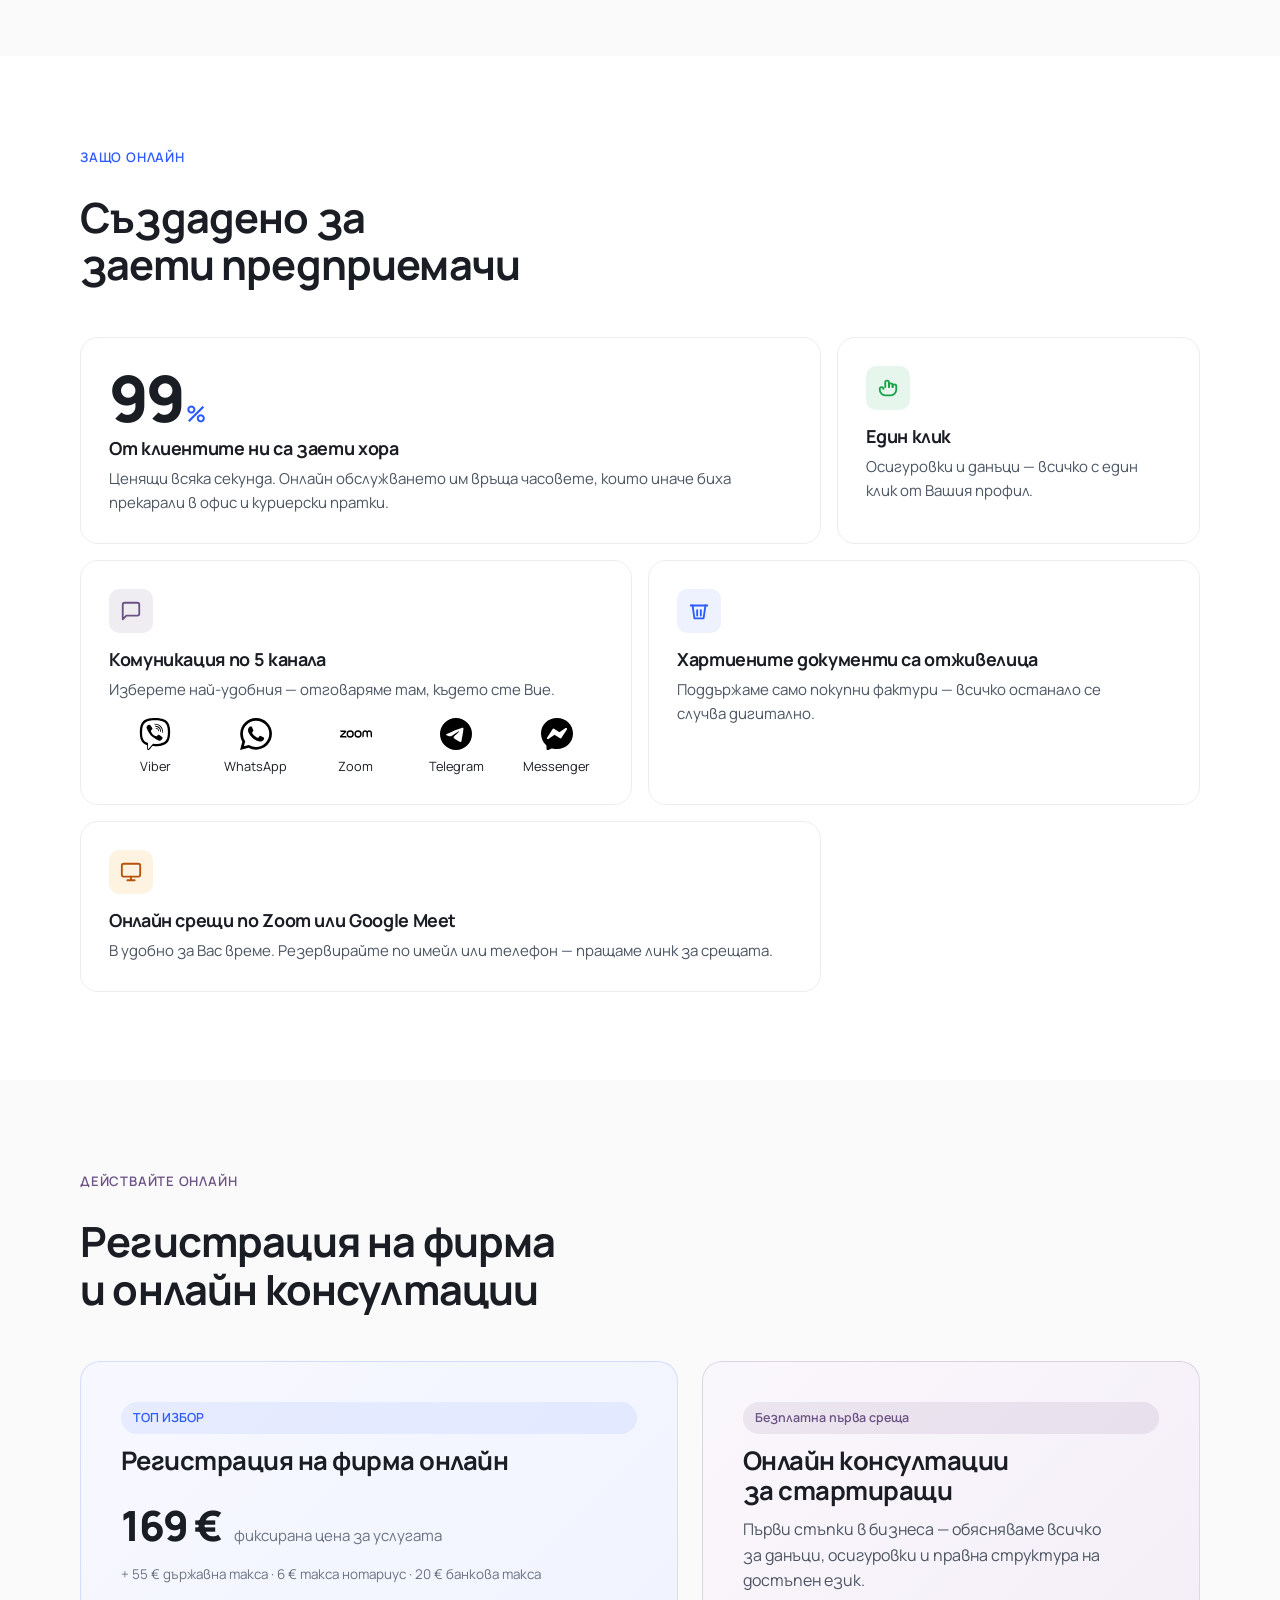
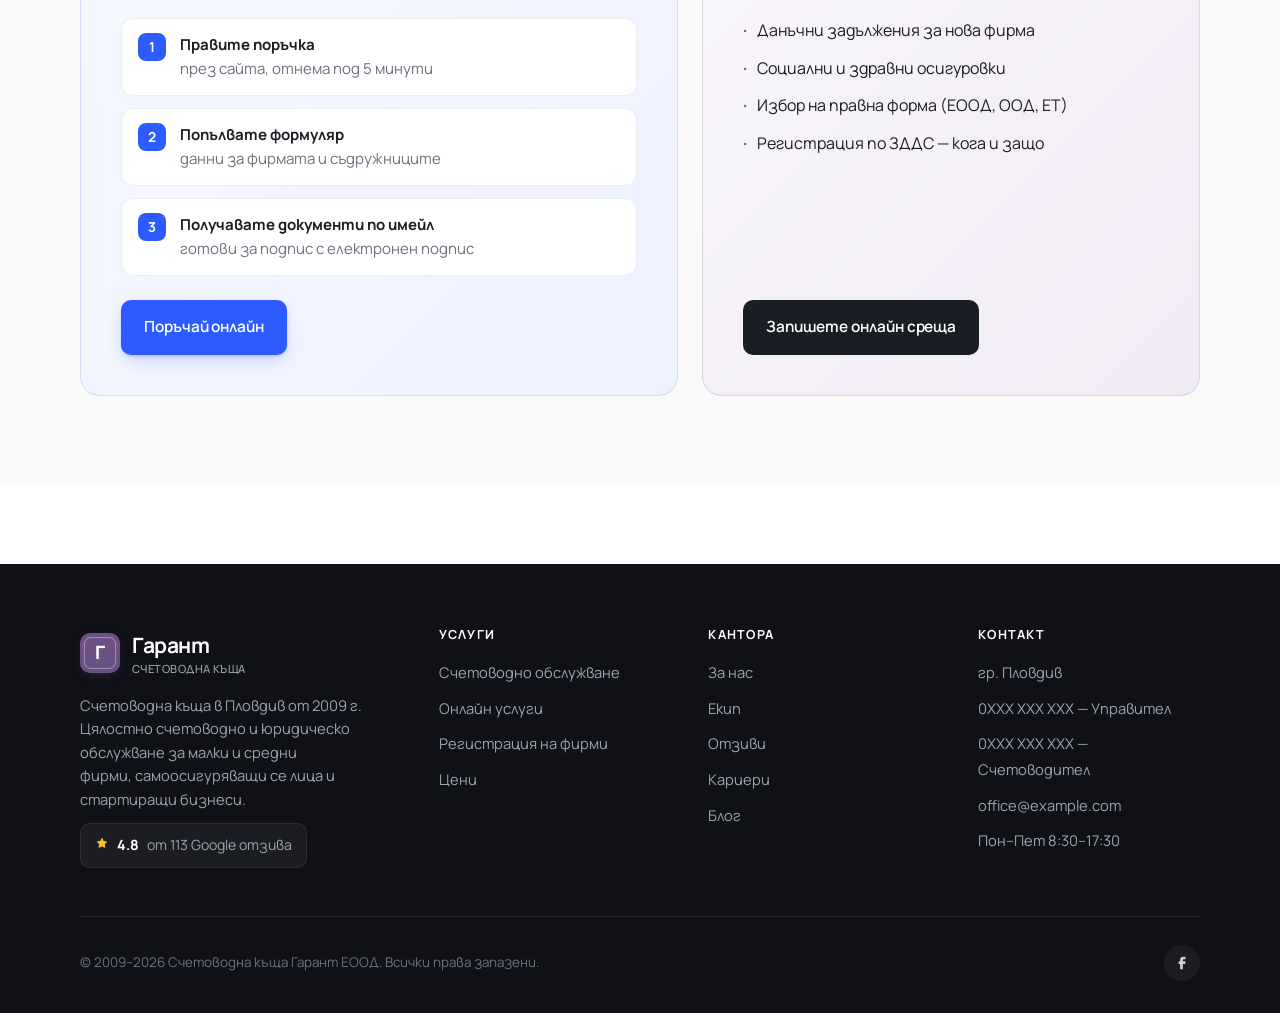
==== commit 0c158d2f: "UI updates: remove header location, replace placeholders with images, currency to €, nav/badge clean" ====
--- a/online-services.html
+++ b/online-services.html
@@ -4,7 +4,7 @@
 <meta charset="UTF-8" />
 <meta name="viewport" content="width=device-width, initial-scale=1" />
 <title>Онлайн счетоводни услуги — Счетоводна къща Гарант</title>
-<meta name="description" content="Счетоводство и административни услуги от разстояние — електронно фактуриране, онлайн банкиране, Viber/WhatsApp/Zoom/Telegram/Messenger. Регистрация на фирма онлайн от 169 лв." />
+<meta name="description" content="Счетоводство и административни услуги от разстояние — електронно фактуриране, онлайн банкиране, Viber/WhatsApp/Zoom/Telegram/Messenger. Регистрация на фирма онлайн от 169 €" />
 <link rel="preconnect" href="https://fonts.googleapis.com" />
 <link rel="preconnect" href="https://fonts.gstatic.com" crossorigin />
 <link href="https://fonts.googleapis.com/css2?family=Manrope:wght@400;500;600;700;800&family=JetBrains+Mono:wght@400;500&display=swap&subset=cyrillic,cyrillic-ext,latin" rel="stylesheet" />
@@ -172,22 +172,15 @@
   }
   @media (max-width: 600px) { .channel-grid { grid-template-columns: repeat(3, 1fr); } }
   .channel-grid .ch {
-    padding: 12px 8px;
-    background: var(--bg-alt);
-    border-radius: 10px;
-    text-align: center;
-    font-size: 0.82rem;
-    font-weight: 600;
-    color: var(--text);
-  }
-  .channel-grid .ch::before {
-    content: "";
-    display: block;
-    width: 24px; height: 24px;
-    margin: 0 auto 6px;
-    border-radius: 6px;
-    background: var(--brand);
-    opacity: 0.85;
+    display: flex;
+    flex-direction: column;
+    align-items: center;
+    gap: 6px;
+    font-size: 0.8rem;
+  }
+  .channel-grid .ch img {
+    width: 32px;
+    height: 32px;
   }
 
   /* ---- Reg + consult panels ---- */
@@ -362,7 +355,7 @@
 
       <div class="m-mid reveal" data-delay="100">
         <div class="icon-bubble" style="background: rgba(22, 163, 74, 0.1); color: var(--green);">
-          <svg xmlns="http://www.w3.org/2000/svg" width="22" height="22" viewBox="0 0 24 24" fill="none" stroke="currentColor" stroke-width="2" stroke-linecap="round" stroke-linejoin="round"><path d="M3 6l9 6 9-6"/><rect x="3" y="6" width="18" height="14" rx="2"/></svg>
+          <svg xmlns="http://www.w3.org/2000/svg" width="22" height="22" viewBox="0 0 24 24" fill="none" stroke="currentColor" stroke-width="2" stroke-linecap="round" stroke-linejoin="round"><path d="M9 11V6a2 2 0 0 1 4 0v5"/><path d="M13 11V9a2 2 0 0 1 4 0v2"/><path d="M17 11v-1a2 2 0 0 1 4 0v4a6 6 0 0 1-6 6H9a6 6 0 0 1-6-6v-1a2 2 0 0 1 4 0"/></svg>
         </div>
         <h3>Един клик</h3>
         <p>Осигуровки и данъци — всичко с един клик от Вашия профил.</p>
@@ -375,11 +368,11 @@
         <h3>Комуникация по 5 канала</h3>
         <p>Изберете най-удобния — отговаряме там, където сте Вие.</p>
         <div class="channel-grid">
-          <div class="ch">Viber</div>
-          <div class="ch">WhatsApp</div>
-          <div class="ch">Zoom</div>
-          <div class="ch">Telegram</div>
-          <div class="ch">Messenger</div>
+          <div class="ch"><img src="icons/viber.svg" alt="Viber" width="32" height="32"><span>Viber</span></div>
+          <div class="ch"><img src="icons/whatsapp.svg" alt="WhatsApp" width="32" height="32"><span>WhatsApp</span></div>
+          <div class="ch"><img src="icons/zoom.svg" alt="Zoom" width="32" height="32"><span>Zoom</span></div>
+          <div class="ch"><img src="icons/telegram.svg" alt="Telegram" width="32" height="32"><span>Telegram</span></div>
+          <div class="ch"><img src="icons/messenger.svg" alt="Messenger" width="32" height="32"><span>Messenger</span></div>
         </div>
       </div>
 
@@ -415,10 +408,10 @@
         <span class="tag">ТОП ИЗБОР</span>
         <h3 class="mt-12" style="font-size: 1.6rem;">Регистрация на фирма онлайн</h3>
         <div class="price-line">
-          <span class="price">169 лв.</span>
+          <span class="price">169 €</span>
           <span class="unit">фиксирана цена за услугата</span>
         </div>
-        <p class="small-cost">+ 55 лв. държавна такса · 6 лв. такса нотариус · 20 лв. банкова такса</p>
+        <p class="small-cost">+ 55 € държавна такса · 6 € такса нотариус · 20 € банкова такса</p>
         <ol class="flow">
           <li><div><strong>Правите поръчка</strong><br/><span style="color: var(--text-3);">през сайта, отнема под 5 минути</span></div></li>
           <li><div><strong>Попълвате формуляр</strong><br/><span style="color: var(--text-3);">данни за фирмата и съдружниците</span></div></li>
